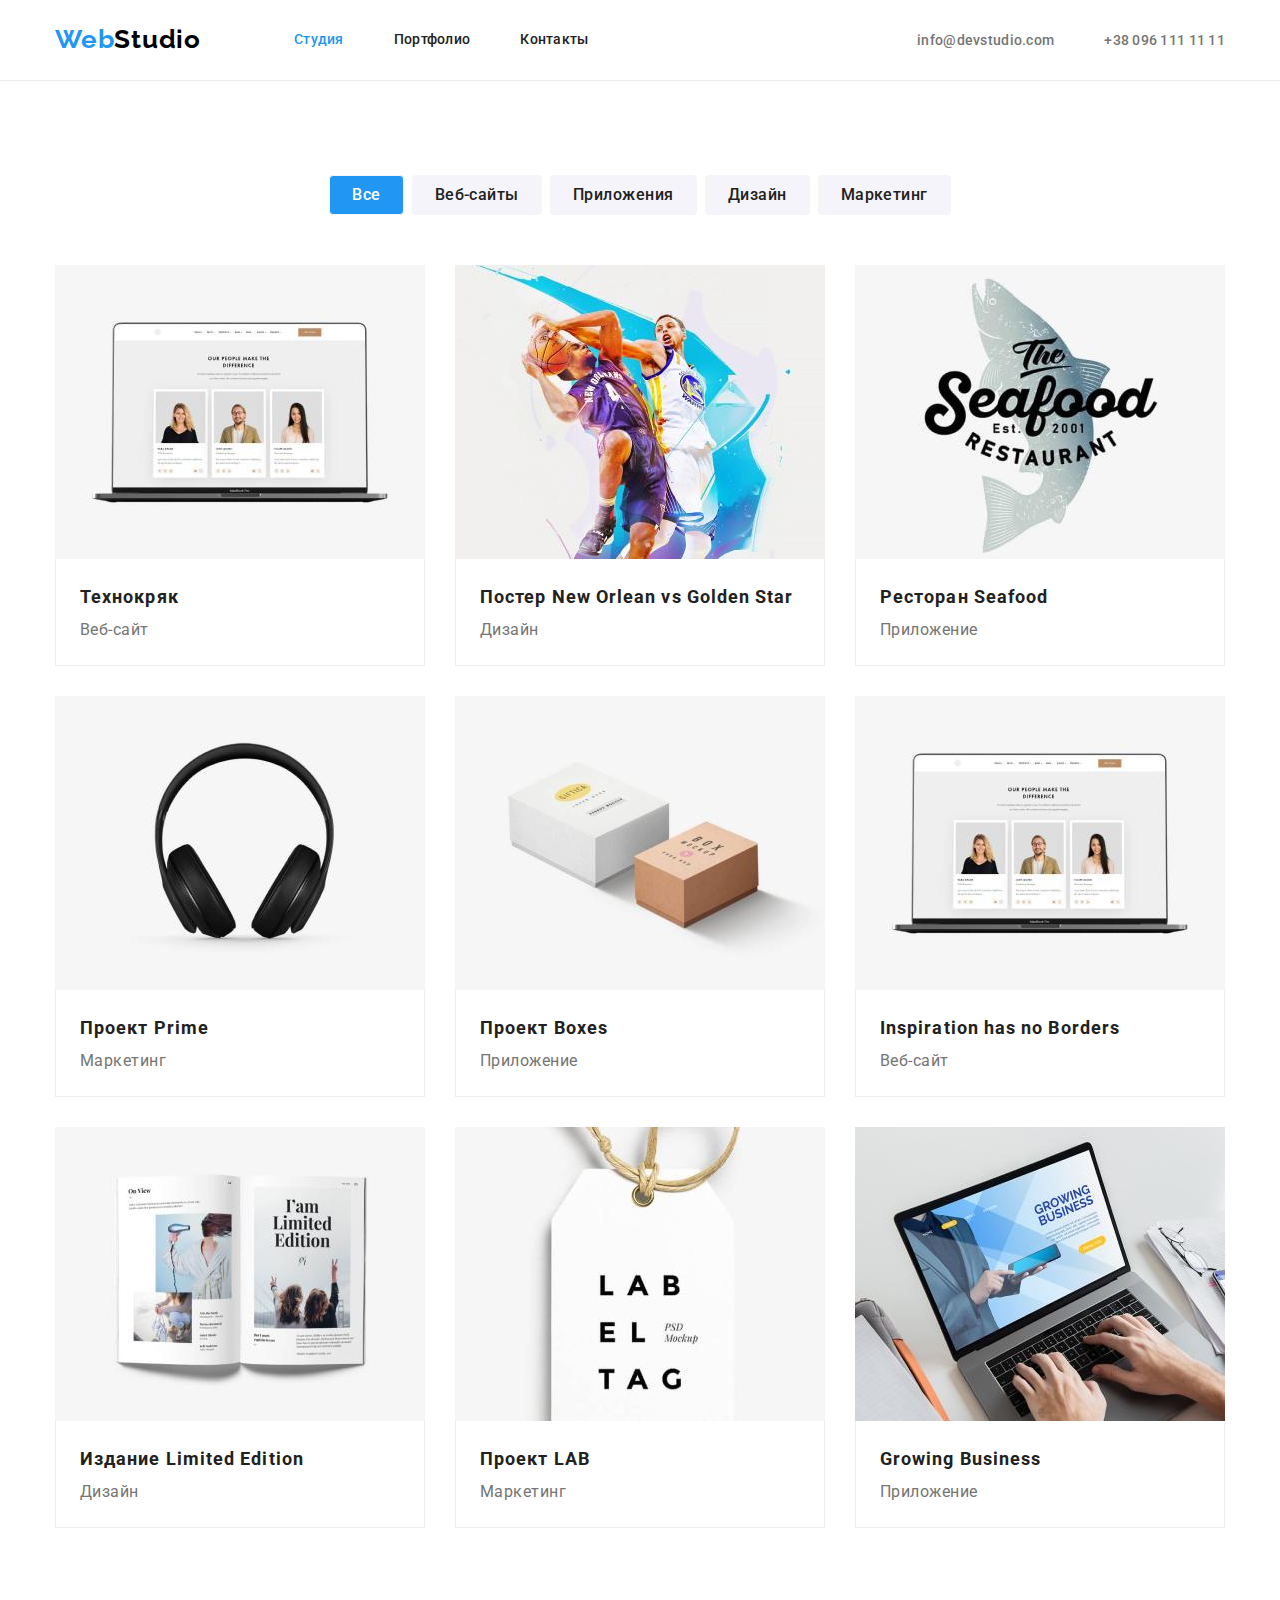
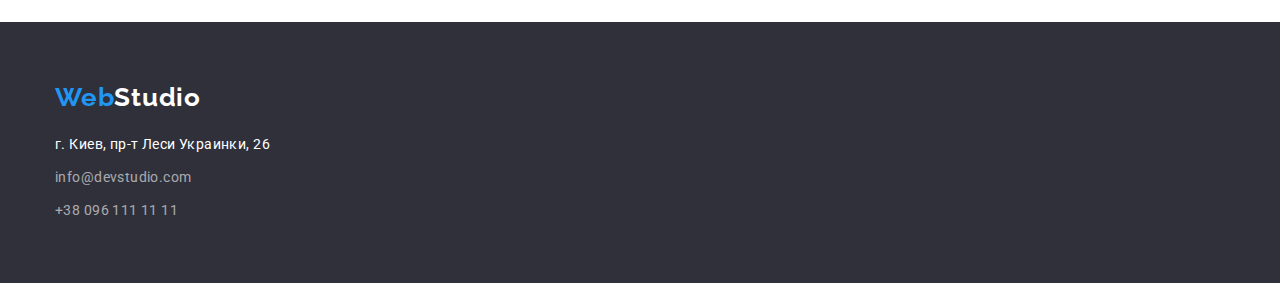
==== portfolio.html @ cc73b1eb "делает исходный коммит" ====
<!DOCTYPE html>
<html lang="ru">
  <head>
    <meta charset="UTF-8" />
    <meta http-equiv="X-UA-Compatible" content="IE=edge" />
    <meta name="viewport" content="width=device-width, initial-scale=1.0" />
    <title>Document</title>
    <link
      rel="stylesheet"
      href="https://cdnjs.cloudflare.com/ajax/libs/modern-normalize/1.1.0/modern-normalize.css"
    />
    <link
      href="https://fonts.googleapis.com/css2?family=Raleway:wght@700&family=Roboto:wght@400;500;700;900&display=swap"
      rel="stylesheet"
    />
    <link rel="stylesheet" href="./css/style.css" />
  </head>
  <body>
    <header class="header">
      <div class="conteiner">
        <a class="logo-link" href="./"><span class="logo-color">Web</span>Studio</a>
        <nav>
          <ul class="nav">
            <li class="nav-item"><a class="nav-link current" href="#">Студия</a></li>
            <li class="nav-item"><a class="nav-link" href="./portfolio.html">Портфолио</a></li>
            <li class="nav-item"><a class="nav-link" href="#">Контакты</a></li>
          </ul>
        </nav>
        <ul class="contact">
          <li class="contact-item">
            <a class="contact-link" href="mailto:info@devstudio.com">info@devstudio.com</a>
          </li>
          <li class="contact-item">
            <a class="contact-link" href="tel:+380961111111">+38 096 111 11 11</a>
          </li>
        </ul>
      </div>
    </header>
    <main>
      <section class="examples section">
        <div class="conteiner">
          <h1 class="visually-hidden">Наши работы</h1>
          <ul class="btn-list">
            <li><button type="button" class="btn-secondary-type current">Все</button></li>
            <li><button type="button" class="btn-secondary-type">Веб-сайты</button></li>
            <li><button type="button" class="btn-secondary-type">Приложения</button></li>
            <li><button type="button" class="btn-secondary-type">Дизайн</button></li>
            <li><button type="button" class="btn-secondary-type">Маркетинг</button></li>
          </ul>
          <ul class="examples-list">
            <li class="example-cards">
              <a href="#"
                ><img
                  src="./image/website-1.jpg"
                  alt="Пример Веб-сайта"
                  width="370"
                  class="example-image"
                />
                <div class="card-bottom">
                  <h2 class="prtfi-sub-title">Технокряк</h2>
                  <p class="examples-text">Веб-сайт</p>
                </div>
              </a>
            </li>
            <li class="example-cards">
              <a href="#"
                ><img
                  src="./image/desing-1.jpg"
                  alt="Пример дизайна"
                  width="370"
                  class="example-image"
                />
                <div class="card-bottom">
                  <h2 class="prtfi-sub-title">
                    Постер <span lang="en">New Orlean vs Golden Star</span>
                  </h2>
                  <p class="examples-text">Дизайн</p>
                </div>
              </a>
            </li>
            <li class="example-cards">
              <a href="#"
                ><img
                  src="./image/app-1.jpg"
                  alt="Пример Приложения"
                  width="370"
                  class="example-image"
                />
                <div class="card-bottom">
                  <h2 class="prtfi-sub-title">Ресторан <span lang="en">Seafood</span></h2>
                  <p class="examples-text">Приложение</p>
                </div>
              </a>
            </li>
            <li class="example-cards">
              <a href="#"
                ><img
                  src="./image/marketing-1.jpg"
                  alt="Пример Маркетинга"
                  width="370"
                  class="example-image"
                />
                <div class="card-bottom">
                  <h2 class="prtfi-sub-title">Проект <span lang="en">Prime</span></h2>
                  <p class="examples-text">Маркетинг</p>
                </div>
              </a>
            </li>
            <li class="example-cards">
              <a href="#"
                ><img
                  src="./image/app-2.jpg"
                  alt="Пример Приложения"
                  width="370"
                  class="example-image"
                />
                <div class="card-bottom">
                  <h2 class="prtfi-sub-title">Проект <span lang="en">Boxes</span></h2>
                  <p class="examples-text">Приложение</p>
                </div>
              </a>
            </li>
            <li class="example-cards">
              <a href="#"
                ><img
                  src="./image/website-1.jpg"
                  alt="Пример Веб-сайта"
                  width="370"
                  class="example-image"
                />
                <div class="card-bottom">
                  <h2 class="prtfi-sub-title" lang="en">Inspiration has no Borders</h2>
                  <p class="examples-text">Веб-сайт</p>
                </div>
              </a>
            </li>
            <li class="example-cards">
              <a href="#"
                ><img
                  src="./image/desing-2.jpg"
                  alt="Пример дизайна"
                  width="370"
                  class="example-image"
                />
                <div class="card-bottom">
                  <h2 class="prtfi-sub-title">Издание <span lang="en">Limited Edition</span></h2>
                  <p class="examples-text">Дизайн</p>
                </div>
              </a>
            </li>
            <li class="example-cards">
              <a href="#"
                ><img
                  src="./image/marketing-2.jpg"
                  alt="Пример Маркетинга"
                  width="370"
                  class="example-image"
                />
                <div class="card-bottom">
                  <h2 class="prtfi-sub-title">Проект <span lang="en">LAB</span></h2>
                  <p class="examples-text">Маркетинг</p>
                </div>
              </a>
            </li>
            <li class="example-cards">
              <a href="#">
                <img
                  src="./image/app-3.jpg"
                  alt="Пример Приложения"
                  width="370"
                  class="example-image"
                />
                <div class="card-bottom">
                  <h2 class="prtfi-sub-title" lang="en">Growing Business</h2>
                  <p class="examples-text">Приложение</p>
                </div>
              </a>
            </li>
          </ul>
        </div>
      </section>
    </main>
    <footer class="footer section">
      <div class="conteiner">
        <a href="./" class="footer-logo"><span class="logo-color">Web</span>Studio</a>
        <address class="address">
          <p class="footer-text">г. Киев, пр-т Леси Украинки, 26</p>
          <ul class="footer-contact-list">
            <li class="footer-contact-item">
              <a class="footer-contact" href="mailto:info@devstudio.com">info@devstudio.com</a>
            </li>
            <li class="footer-contact-item">
              <a class="footer-contact" href="tel:+380961111111">+38 096 111 11 11</a>
            </li>
          </ul>
        </address>
      </div>
    </footer>
  </body>
</html>
---- css/style.css ----
/* Палитра макета*/
/* main-title-color: #212121 */
/* main-text-color: #757575 */
/* accent-color: #2196F3 */
:root {
  --main-text-color: #757575;
  --main-title-color: #212121;
  --accent-color: #2196f3;
  --primary-background-color: #ffffff;
  --secondary-backgroung-color: #f5f4fa;
  --contact-color: rgba(255, 255, 255, 0.6);
  --footer-background-color: #2f303a;
  --secondary-logo-color: #000000;
  --main-light-color: #ffffff;
}
body {
  background-color: var(--primary-background-color);
  font-family: roboto, sans-serif;
  box-sizing: border-box;
  margin: 0;
}
/* утилита */
h1,
h2,
h3,
h4,
h5,
h6,
p {
  margin: 0;
  padding: 0;
}
ul {
  margin: 0;
  padding: 0;
}
a {
  text-decoration: none;
}
img{
  display: block;
  width: 100%;
  height: auto;
}
/* Маркировка списков */
.nav,
.contact,
.features-list,
.field-action-list,
.team-list,
.footer-contact-list,
.btn-list,
.examples-list {
  list-style-type: none;
}
/*  General */
.section {
  padding-top: 94px;
  padding-bottom: 94px;
}
.conteiner {
  box-sizing: border-box;
  width: 1200px;
  padding: 0 15px;
  margin-left: auto;
  margin-right: auto;
}
/* Header */
.header {
  background-color: var(--primary-background-color);
  border-bottom: 1px solid #ececec;
}

.header .conteiner {
  display: flex;
  align-items: center;
}
.logo-color {
  color: var(--accent-color);
}
.header .logo-link,
.header .nav-link,
.header .contact-link {
  text-decoration: none;
  text-decoration-color: none;
}
.header .logo-link {
  
  padding-top: 24px;
  padding-bottom: 25px;
  color: var(--secondary-logo-color);
  font-family: Raleway, roboto;
  font-weight: 700;
  font-size: 26px;
  line-height: 1, 19;
  letter-spacing: 0.03em;
}
.nav {
  display: flex;
  column-gap: 50px;
  margin-left: 93px;
}
.contact {
  display: flex;
  margin-left: auto;
  column-gap: 50px;
  
}

.nav-item,
.contact-item{
  display: block;

}
.header .nav-link {
  display: block;
  color: var(--main-title-color);
  font-weight: 500;
  font-size: 14px;
  line-height: 1.14;
  letter-spacing: 0.02em;
  padding-top: 32px;
  padding-bottom: 32px;
}

.header .contact-link {
  padding-top: 32px;
  padding-bottom: 32px;
  color: var(--main-text-color);
  font-weight: 500;
  font-size: 14px;
  line-height: 1.14;
  letter-spacing: 0.02em;
}
.nav-link:hover,
.nav-link:focus,
.contact-link:hover,
.contact-link:focus {
  color: var(--accent-color);
}
.nav-link.current {
  color: var(--accent-color);
}
/* Hero section */
.hero {
  background-color: #2f303a;
}
.hero .conteiner {
  display: flex;
  flex-direction: column;
  align-items: center;
}
.hero-text {
  max-width: 696px;
  margin-bottom: 40px;
  margin-left: auto;
  margin-right: auto;
  color: var(--main-light-color);
  font-weight: 900;
  font-size: 44px;
  line-height: 1.37;
  text-align: center;
  letter-spacing: 0.06em;
  text-transform: uppercase;
}

.hero.section {
  padding-top: 200px;
  padding-bottom: 200px;
}
.features-list {
  display: flex;
  column-gap: 30px;
}
.features,
.field-action {
  background-color: var(--primary-background-color);
}
.title {
  color: var(--main-title-color);
}
.features-item {
  width: 270px;
}
.features .sub-title {
  margin-bottom: 10px;
  font-weight: 700;
  font-size: 14px;
  line-height: 1.14;
  letter-spacing: 0.03em;
  text-transform: uppercase;
}
.features-text {
  color: var(--main-text-color);
  font-size: 14px;
  line-height: 1.71;
  letter-spacing: 0.03em;
}
.field-action-list {
  display: flex;
  column-gap: 30px;
}
.field-action .title {
  margin-bottom: 50px;
}
.field-action-item {
  width: calc((100%-60px) / 3);
  display: block;
  max-width: 100%;
  height: auto;
}
.field-action.section {
  padding-top: 0;
}
.title {
  margin-bottom: 50px;
  font-weight: 700;
  font-size: 36px;
  line-height: 1.17;
  text-align: center;
  letter-spacing: 0.03em;
}
.team-card {
  flex-basis: calc((100%-90px) / 4);
  background-color: var(--main-light-color);
  box-shadow: 0px 1px 3px rgba(0, 0, 0, 0.12), 0px 1px 1px rgba(0, 0, 0, 0.14), 0px 2px 1px rgba(0, 0, 0, 0.2);
border-radius: 0px 0px 4px 4px;
padding-top:30px ;
padding-bottom: 30px;
}
.team {
  background-color: var(--secondary-backgroung-color);
}
.team .sub-title {
  margin-bottom: 10px;
  font-weight: 700;
  font-size: 16px;
  line-height: 1.14;
  letter-spacing: 0.03em;
  text-transform:none;
  text-align: center;
}
.team-list {
  display: flex;
  column-gap: 30px;
}
.addition-option{
  display: block;
  width: 100%;
  height: auto;
}
.team-text {
  font-size: 16px;
  text-align: center;
  padding-bottom: 30px;
  color: var(--main-text-color);
  line-height: 1.19;
  letter-spacing: 0.03em;
}
/* footer */
.footer {
  color: var(--main-light-color);
  background-color: var(--footer-background-color);
}
.footer.section {
  padding-top: 60px;
  padding-bottom: 60px;
}
.footer .footer-logo,
.footer .footer-contact {
  text-decoration: none;
  text-decoration-color: none;
}

.footer .footer-logo {
  display: block;
  margin-bottom: 20px;
  color: var(--main-light-color);
  font-family: 'Raleway';
  font-weight: 700;
  font-size: 26px;
  line-height: 1.19;
  letter-spacing: 0.03em;
}
.footer-text {
  display: block;
  margin-bottom: 9px;
  color: var(--main-light-color);
  font-size: 14px;
  line-height: 1.71;
  letter-spacing: 0.03em;
}
.footer-contact {
  color: var(--contact-color);
  font-size: 14px;
  line-height: 1.71;
  letter-spacing: 0.03em;
}
.footer-contact-item {
  display: block;
  margin-bottom: 9px;
}
.footer-contact-item:last-child {
  margin-bottom: 0;
}

.footer-contact:hover,
.footer-contact:focus {
  color: var(--accent-color);
}
/* Портфолио btn */
.btn-list {
  display: flex;
  align-items: center;
  justify-content: center;
  gap: 8px;
  margin-bottom: 50px;
}
.examples {
  background-color: var(--primary-background-color);
}
.examples-list {
  display: flex;
  flex-wrap: wrap;
  gap: 30px;
}
.example-cards {
  flex-basis: calc((100% - 60px) / 3);
  background-color: var(--main-light-color);
}
.examples-text {
  color: var(--main-text-color);
  font-size: 16px;
  line-height: 1.875;
  letter-spacing: 0.03em;
}
.btn-primary-type {
  min-width: 216px;
  padding: 10px 32px;
  background-color: var(--accent-color);
  color: var(--main-light-color);
  font-family: 'Roboto';
  font-weight: 700;
  font-size: 16px;
  line-height: 1.875;
  align-items: center;
  text-align: center;
  letter-spacing: 0.06em;
  cursor: pointer;
  border: none;
}
.btn-secondary-type {
  padding: 6px 22px;
  background-color: var(--secondary-backgroung-color);
  color: var(--main-title-color);
  font-family: 'Roboto';
  font-weight: 500;
  font-size: 16px;
  line-height: 1.625;
  text-align: center;
  letter-spacing: 0.03em;
  cursor: pointer;
  border: 1px solid var(--secondary-backgroung-color);
  border-radius: 4px;
}
.btn-secondary-type:hover,
.btn-secondary-type:focus {
  background-color: var(--accent-color);
  color: var(--main-light-color);
}
.btn-secondary-type.current {
  background-color: var(--accent-color);
  color: var(--main-light-color);
}

.visually-hidden {
  position: absolute;
  white-space: nowrap;
  width: 1px;
  height: 1px;
  overflow: hidden;
  border: 0;
  padding: 0;
  clip: rect(0 0 0 0);
  clip-path: inset(50%);
  margin: -1px;
}
/* Address */
.address {
  font-style: normal;
}
.prtfi-sub-title {
  color: var(--main-title-color);
  font-weight: 700;
  font-size: 18px;
  line-height: 2;
  letter-spacing: 0.06em;
}
.card-bottom {
  padding: 20px 24px;
  border-left: 1px solid #eeeeee;
  border-right: 1px solid #eeeeee;
  border-bottom: 1px solid #eeeeee;
}
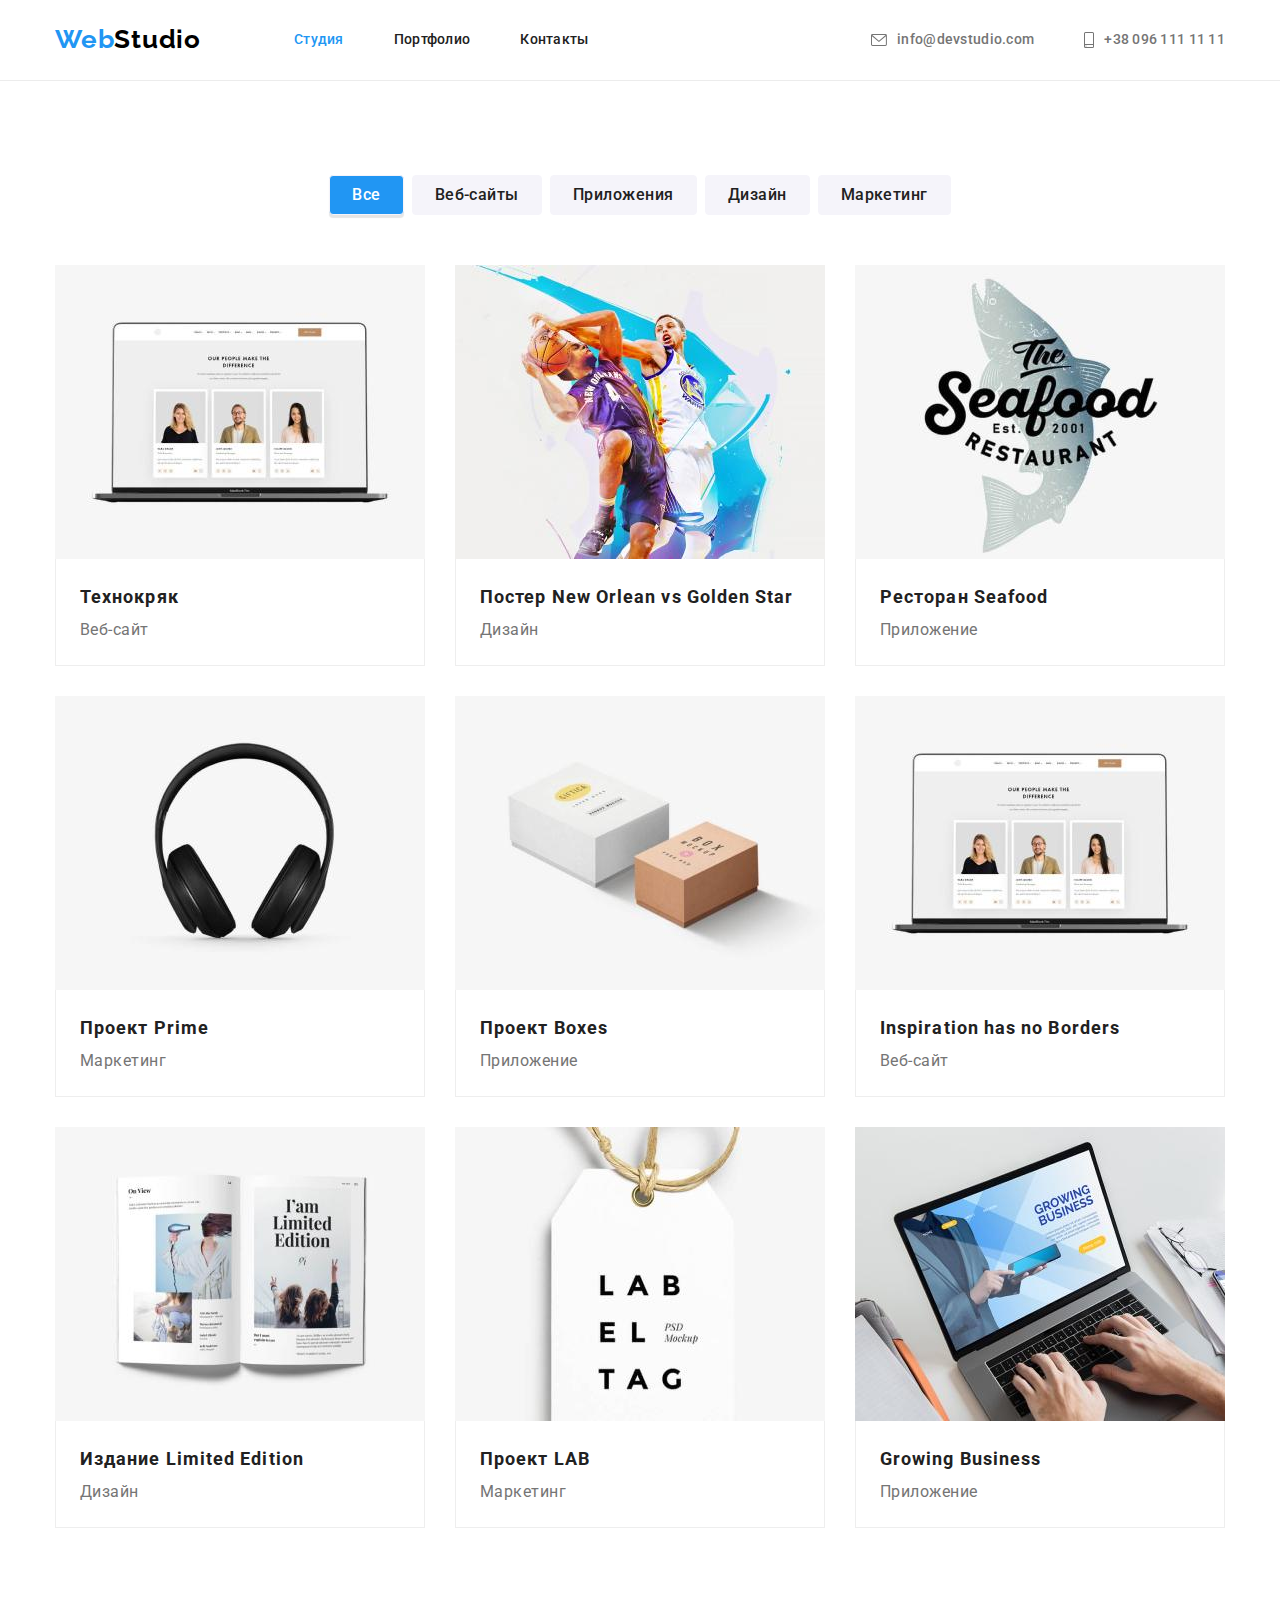
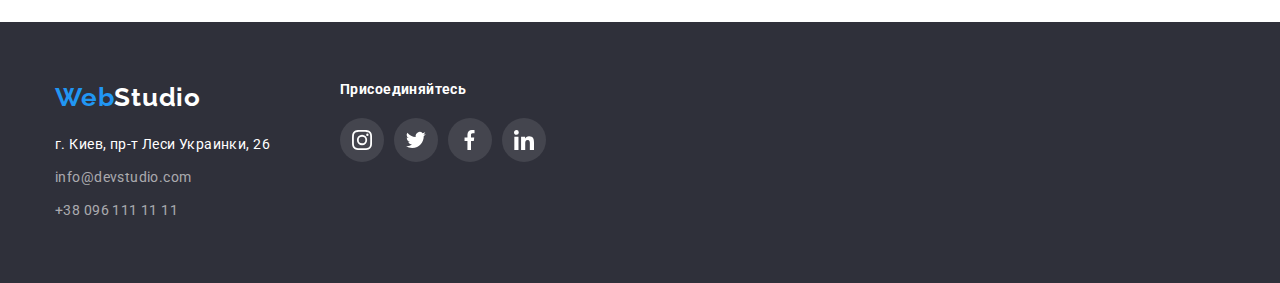
==== commit c5152d74: "добавлены свг" ====
--- a/portfolio.html
+++ b/portfolio.html
@@ -28,10 +28,14 @@
         </nav>
         <ul class="contact">
           <li class="contact-item">
-            <a class="contact-link" href="mailto:info@devstudio.com">info@devstudio.com</a>
+            <a class="contact-link" href="mailto:info@devstudio.com"><svg class="contact-icon"  width="16px" height="12px" >
+              <use href="./image/icons.svg#icon-envelope"></use>
+            </svg><span>info@devstudio.com</span></a>
           </li>
           <li class="contact-item">
-            <a class="contact-link" href="tel:+380961111111">+38 096 111 11 11</a>
+            <a class="contact-link" href="tel:+380961111111"><svg class="contact-icon"  width="10px" height="16px" >
+              <use href="./image/icons.svg#icon-smartphone" ></use>
+            </svg><span>+38 096 111 11 11</span></a>
           </li>
         </ul>
       </div>
@@ -181,8 +185,9 @@
       </section>
     </main>
     <footer class="footer section">
-      <div class="conteiner">
-        <a href="./" class="footer-logo"><span class="logo-color">Web</span>Studio</a>
+      <div class="conteiner footer-conteiner">
+        <div class="main-info">
+          <a href="./" class="footer-logo"><span class="logo-color">Web</span>Studio</a>
         <address class="address">
           <p class="footer-text">г. Киев, пр-т Леси Украинки, 26</p>
           <ul class="footer-contact-list">
@@ -194,6 +199,26 @@
             </li>
           </ul>
         </address>
+        </div>
+        <div class="social-links">
+          <p class="footer-add-text">Присоединяйтесь</p>
+          <ul class="footer-soc-list">
+            <li class="footer-soc-item"><a href="#" class="footer-soc-link"> 
+              <svg class="footer-soc-icon" width="20px" height="20px">
+              <use href="./image/icons.svg#icon-instagram">
+             </use></svg>
+          </a></li>
+            <li class="footer-soc-item"><a href="#" class="footer-soc-link"><svg class="footer-soc-icon" width="20px" height="20px">
+              <use href="./image/icons.svg#icon-twitter"></use>
+            </svg></a></li>
+            <li class="footer-soc-item"><a href="#" class="footer-soc-link"><svg class="footer-soc-icon" width="20px" height="20px">
+              <use href="./image/icons.svg#icon-facebook"></use>
+            </svg></a></li>
+            <li class="footer-soc-item"><a href="#" class="footer-soc-link"><svg class="footer-soc-icon" width="20px" height="20px">
+              <use href="./image/icons.svg#icon-linkedin"></use>
+            </svg></a></li>
+          </ul>
+        </div>
       </div>
     </footer>
   </body>
--- a/css/style.css
+++ b/css/style.css
@@ -50,7 +50,11 @@
 .team-list,
 .footer-contact-list,
 .btn-list,
-.examples-list {
+.examples-list,
+.team-soc,
+.our-customers-list,
+.footer-soc-list
+ {
   list-style-type: none;
 }
 /*  General */
@@ -81,8 +85,8 @@
 .header .logo-link,
 .header .nav-link,
 .header .contact-link {
-  text-decoration: none;
-  text-decoration-color: none;
+  text-decoration:none;
+  text-decoration-color:none;
 }
 .header .logo-link {
   
@@ -107,10 +111,14 @@
   
 }
 
-.nav-item,
+.nav-item{
+  display: block;
+
+}
 .contact-item{
-  display: block;
-
+  display: flex;
+  align-items: center;
+  justify-content: center;
 }
 .header .nav-link {
   display: block;
@@ -124,6 +132,10 @@
 }
 
 .header .contact-link {
+  display: flex;
+  align-items: center;
+  justify-content: center;
+  column-gap: 10px;;
   padding-top: 32px;
   padding-bottom: 32px;
   color: var(--main-text-color);
@@ -141,9 +153,30 @@
 .nav-link.current {
   color: var(--accent-color);
 }
+
+
+.contact-icon{
+ fill: var(--main-text-color);
+}
+.contact-icon:hover {
+  fill: var(--accent-color);
+}
+.contact-link:hover .contact-icon,
+.contact-link:focus .contact-icon{
+  fill: var(--accent-color);
+}
 /* Hero section */
 .hero {
+  max-width: 1600px;
+  height: 600px;
   background-color: #2f303a;
+  background-image: linear-gradient(to right, rgba(47, 48, 58, 0.4), rgba(47, 48, 58, 0.4)),
+  url('../image/hero-bg.jpg'); 
+  background-repeat: no-repeat;
+  background-position: center;
+  margin-left:auto;
+  margin-right: auto;
+
 }
 .hero .conteiner {
   display: flex;
@@ -171,6 +204,18 @@
 .features-list {
   display: flex;
   column-gap: 30px;
+}
+
+.features-icon-box{
+  width: 270px;
+  height: 120px;
+  display: flex;
+  align-items: center;
+  justify-content: center;
+  background-color: var(--secondary-backgroung-color);
+  border: 1px solid var(--secondary-backgroung-color);
+  border-radius: 4px;
+  margin-bottom: 30px;
 }
 .features,
 .field-action {
@@ -252,10 +297,67 @@
 .team-text {
   font-size: 16px;
   text-align: center;
-  padding-bottom: 30px;
+  margin-bottom: 30px;
   color: var(--main-text-color);
   line-height: 1.19;
   letter-spacing: 0.03em;
+}
+.team-soc{
+  display: flex;
+  justify-content:center;
+  column-gap: 10px;
+
+}
+.team-soc-link{
+  width: 44px;
+  height: 44px;
+  border-radius: 50%;
+  background-color: var(--main-light-color);
+  display: flex;
+  align-items: center;
+  justify-content: center;
+  border: none;
+
+}
+.team-soc-icon{
+  fill:#AFB1B8;
+
+}
+.team-soc-link:hover,
+.team-soc-link:focus{
+  background-color: var(--accent-color);
+}
+
+.team-soc-link:hover .team-soc-icon,
+.team-soc-link:focus .team-soc-icon {
+fill: var(--main-light-color);
+}
+/* Customers */
+.our-customers-list{
+  display: flex;
+  justify-content:center;
+  column-gap: 30px;
+}
+.our-customers-link{
+  width: 170px;
+  height: 92px;
+  border-radius: 4px;
+  border: 1px solid #AFB1B8;
+  background-color: var(--main-light-color);
+  display: flex;
+  align-items: center;
+  justify-content: center;
+}
+.our-customers-icon{
+  fill: #AFB1B8;
+}
+.our-customers-link:hover,
+.our-customers-link:focus {
+  border-color: var(--accent-color);
+}
+.our-customers-link:hover .our-customers-icon,
+.our-customers-link:focus .our-customers-icon {
+  fill: var(--accent-color);
 }
 /* footer */
 .footer {
@@ -289,7 +391,20 @@
   font-size: 14px;
   line-height: 1.71;
   letter-spacing: 0.03em;
-}
+
+}
+.footer-add-text{
+  margin-bottom: 20px;
+  font-size: 14px;
+  font-weight: 700;
+line-height: 1.14;
+letter-spacing: 0.03em;
+color: var(--main-light-color);
+}
+.social-links{
+margin-left: 70px;
+}
+  
 .footer-contact {
   color: var(--contact-color);
   font-size: 14px;
@@ -308,6 +423,39 @@
 .footer-contact:focus {
   color: var(--accent-color);
 }
+.footer-soc-link{
+  width: 44px;
+  height: 44px;
+  border-radius: 50%;
+  background-color: rgba(255, 255, 255, 0.1);
+  display: flex;
+  align-items: center;
+  justify-content: center;
+  border: none;
+  
+
+}
+.footer-soc-list{
+  display: flex;
+  justify-content: center;
+  column-gap: 10px;
+}
+.footer-soc-icon{
+  fill:var(--main-light-color);
+
+}
+.footer-soc-link:hover,
+.footer-soc-link:focus{
+  background-color: var(--accent-color);
+}
+
+.footer-soc-link:hover .footer-soc-icon,
+.footer-soc-link:focus .footer-soc-icon {
+fill: var(--main-light-color);
+}
+.footer-conteiner{
+  display: flex;
+}
 /* Портфолио btn */
 .btn-list {
   display: flex;
@@ -327,6 +475,13 @@
 .example-cards {
   flex-basis: calc((100% - 60px) / 3);
   background-color: var(--main-light-color);
+  
+}
+.example-cards:hover{
+box-shadow: 0px 2px 1px 0px rgba(0, 0, 0, 0.2);
+box-shadow: 0px 1px 1px 0px rgba(0, 0, 0, 0.14);
+box-shadow: 0px 1px 3px 0px rgba(0, 0, 0, 0.12);
+
 }
 .examples-text {
   color: var(--main-text-color);
@@ -367,10 +522,18 @@
 .btn-secondary-type:focus {
   background-color: var(--accent-color);
   color: var(--main-light-color);
+  box-shadow: 0px 2px 2px 0px rgba(0, 0, 0, 0.12);
+box-shadow: 0px 1px 2px 0px rgba(0, 0, 0, 0.08);
+box-shadow: 0px 3px 1px 0px rgba(0, 0, 0, 0.1);
+
 }
 .btn-secondary-type.current {
   background-color: var(--accent-color);
   color: var(--main-light-color);
+  box-shadow: 0px 2px 2px 0px rgba(0, 0, 0, 0.12);
+box-shadow: 0px 1px 2px 0px rgba(0, 0, 0, 0.08);
+box-shadow: 0px 3px 1px 0px rgba(0, 0, 0, 0.1);
+
 }
 
 .visually-hidden {
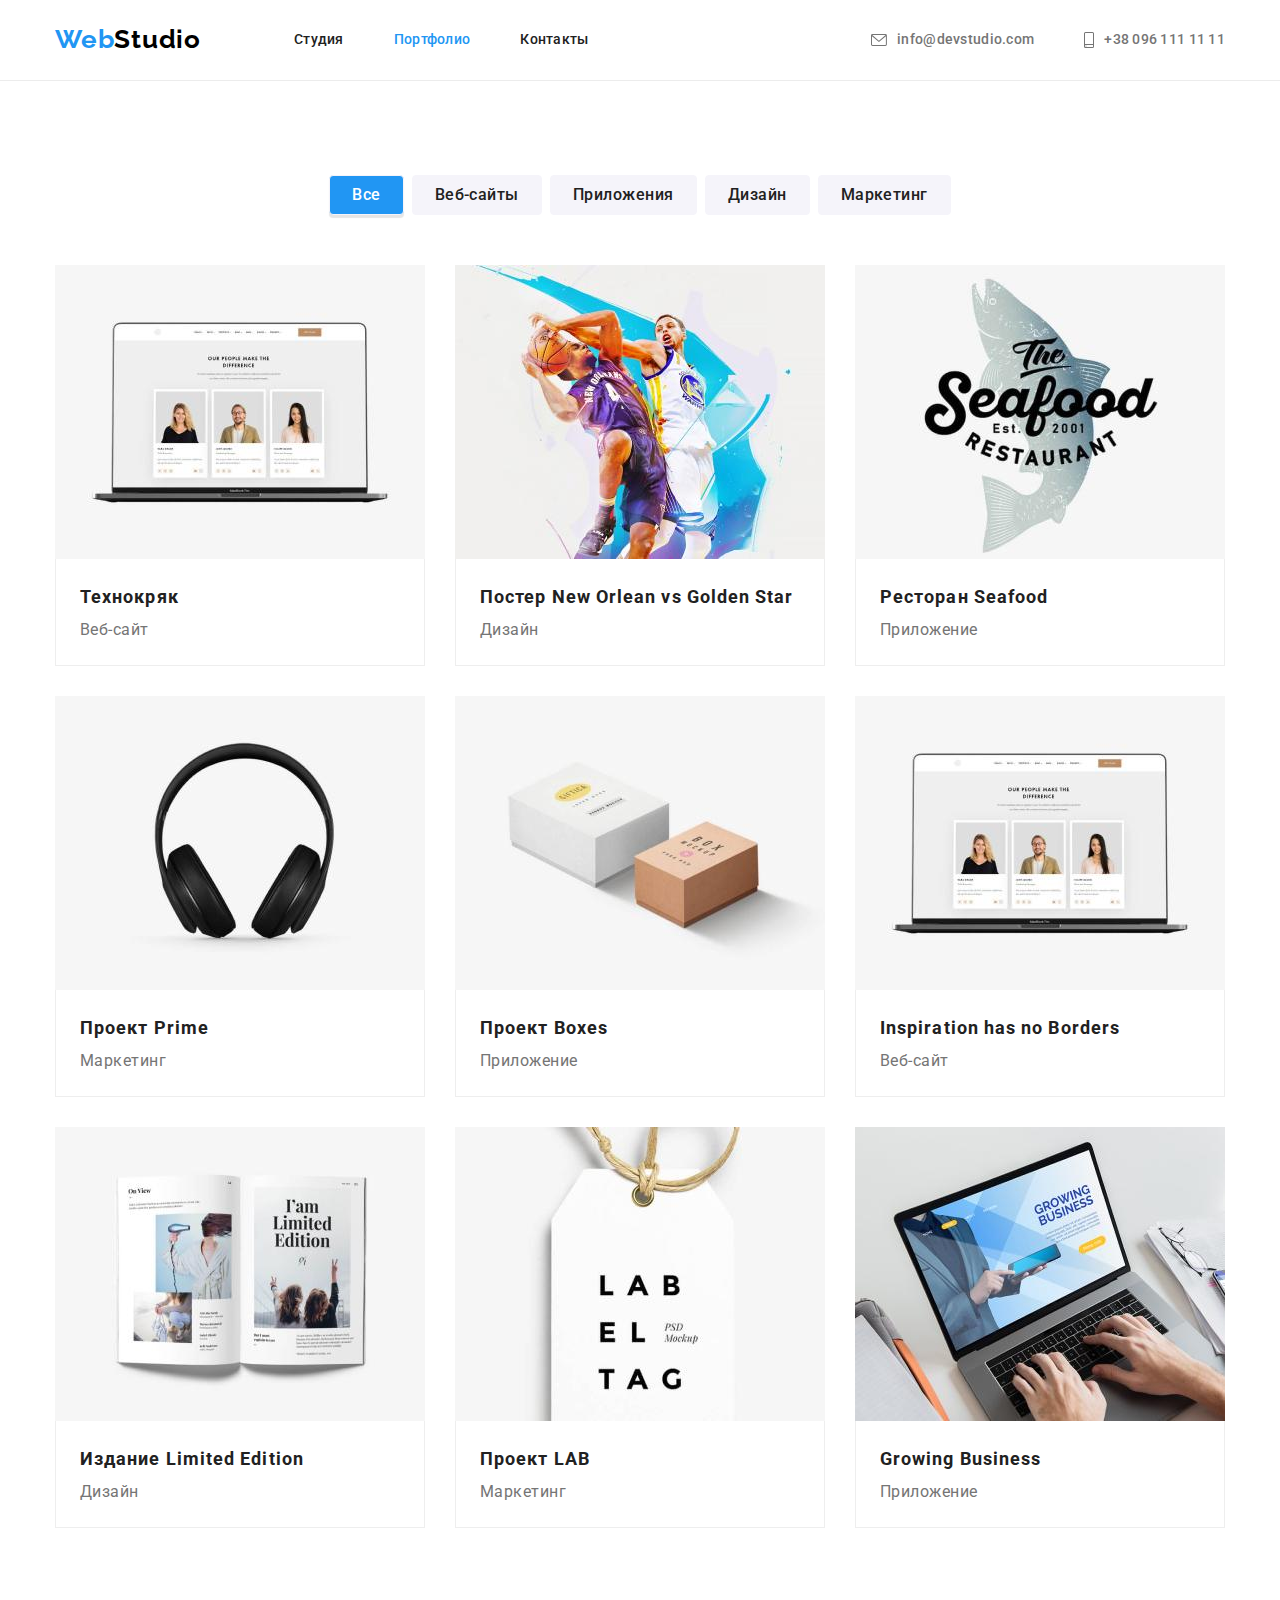
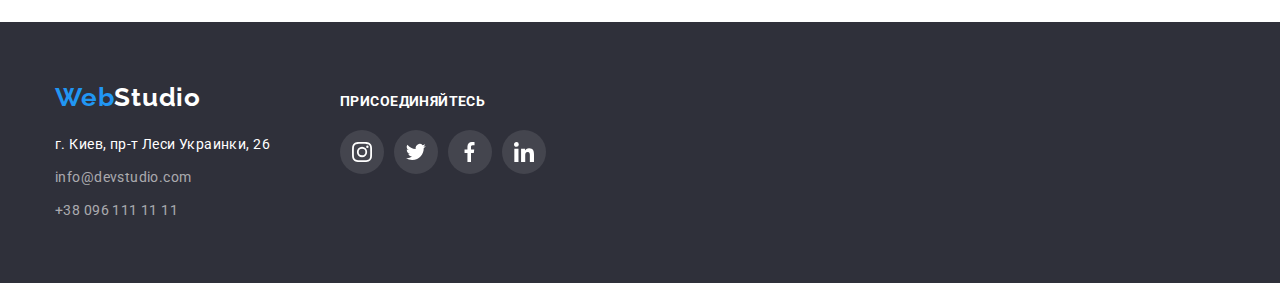
==== commit aeb32107: "исправляет ошибки" ====
--- a/portfolio.html
+++ b/portfolio.html
@@ -19,10 +19,10 @@
     <header class="header">
       <div class="conteiner">
         <a class="logo-link" href="./"><span class="logo-color">Web</span>Studio</a>
-        <nav>
+        <nav class="nav-box">
           <ul class="nav">
-            <li class="nav-item"><a class="nav-link current" href="#">Студия</a></li>
-            <li class="nav-item"><a class="nav-link" href="./portfolio.html">Портфолио</a></li>
+            <li class="nav-item"><a class="nav-link" href="./index.html">Студия</a></li>
+            <li class="nav-item"><a class="nav-link current" href="./portfolio.html">Портфолио</a></li>
             <li class="nav-item"><a class="nav-link" href="#">Контакты</a></li>
           </ul>
         </nav>
@@ -53,7 +53,7 @@
           </ul>
           <ul class="examples-list">
             <li class="example-cards">
-              <a href="#"
+              <a class="example-card-link" href="#"
                 ><img
                   src="./image/website-1.jpg"
                   alt="Пример Веб-сайта"
@@ -67,7 +67,7 @@
               </a>
             </li>
             <li class="example-cards">
-              <a href="#"
+              <a class="example-card-link" href="#"
                 ><img
                   src="./image/desing-1.jpg"
                   alt="Пример дизайна"
@@ -83,7 +83,7 @@
               </a>
             </li>
             <li class="example-cards">
-              <a href="#"
+              <a class="example-card-link" href="#"
                 ><img
                   src="./image/app-1.jpg"
                   alt="Пример Приложения"
@@ -97,7 +97,7 @@
               </a>
             </li>
             <li class="example-cards">
-              <a href="#"
+              <a class="example-card-link" href="#"
                 ><img
                   src="./image/marketing-1.jpg"
                   alt="Пример Маркетинга"
@@ -111,7 +111,7 @@
               </a>
             </li>
             <li class="example-cards">
-              <a href="#"
+              <a class="example-card-link" href="#"
                 ><img
                   src="./image/app-2.jpg"
                   alt="Пример Приложения"
@@ -125,7 +125,7 @@
               </a>
             </li>
             <li class="example-cards">
-              <a href="#"
+              <a class="example-card-link" href="#"
                 ><img
                   src="./image/website-1.jpg"
                   alt="Пример Веб-сайта"
@@ -139,7 +139,7 @@
               </a>
             </li>
             <li class="example-cards">
-              <a href="#"
+              <a class="example-card-link" href="#"
                 ><img
                   src="./image/desing-2.jpg"
                   alt="Пример дизайна"
@@ -153,7 +153,7 @@
               </a>
             </li>
             <li class="example-cards">
-              <a href="#"
+              <a class="example-card-link" href="#"
                 ><img
                   src="./image/marketing-2.jpg"
                   alt="Пример Маркетинга"
@@ -167,7 +167,7 @@
               </a>
             </li>
             <li class="example-cards">
-              <a href="#">
+              <a class="example-card-link" href="#">
                 <img
                   src="./image/app-3.jpg"
                   alt="Пример Приложения"
--- a/css/style.css
+++ b/css/style.css
@@ -102,7 +102,6 @@
 .nav {
   display: flex;
   column-gap: 50px;
-  margin-left: 93px;
 }
 .contact {
   display: flex;
@@ -153,7 +152,9 @@
 .nav-link.current {
   color: var(--accent-color);
 }
-
+.nav-box {
+  margin-left: 93px;
+}
 
 .contact-icon{
  fill: var(--main-text-color);
@@ -297,7 +298,7 @@
 .team-text {
   font-size: 16px;
   text-align: center;
-  margin-bottom: 30px;
+  margin-bottom: 16px;
   color: var(--main-text-color);
   line-height: 1.19;
   letter-spacing: 0.03em;
@@ -400,6 +401,7 @@
 line-height: 1.14;
 letter-spacing: 0.03em;
 color: var(--main-light-color);
+text-transform: uppercase;
 }
 .social-links{
 margin-left: 70px;
@@ -455,6 +457,7 @@
 }
 .footer-conteiner{
   display: flex;
+  align-items: baseline
 }
 /* Портфолио btn */
 .btn-list {
@@ -489,6 +492,9 @@
   line-height: 1.875;
   letter-spacing: 0.03em;
 }
+.example-card-link{
+  display: block;
+}
 .btn-primary-type {
   min-width: 216px;
   padding: 10px 32px;
@@ -497,12 +503,13 @@
   font-family: 'Roboto';
   font-weight: 700;
   font-size: 16px;
-  line-height: 1.875;
+  line-height: 1.6;
   align-items: center;
   text-align: center;
   letter-spacing: 0.06em;
   cursor: pointer;
-  border: none;
+  border: 1px solid transparent;
+  border-radius: 4px;
 }
 .btn-secondary-type {
   padding: 6px 22px;
